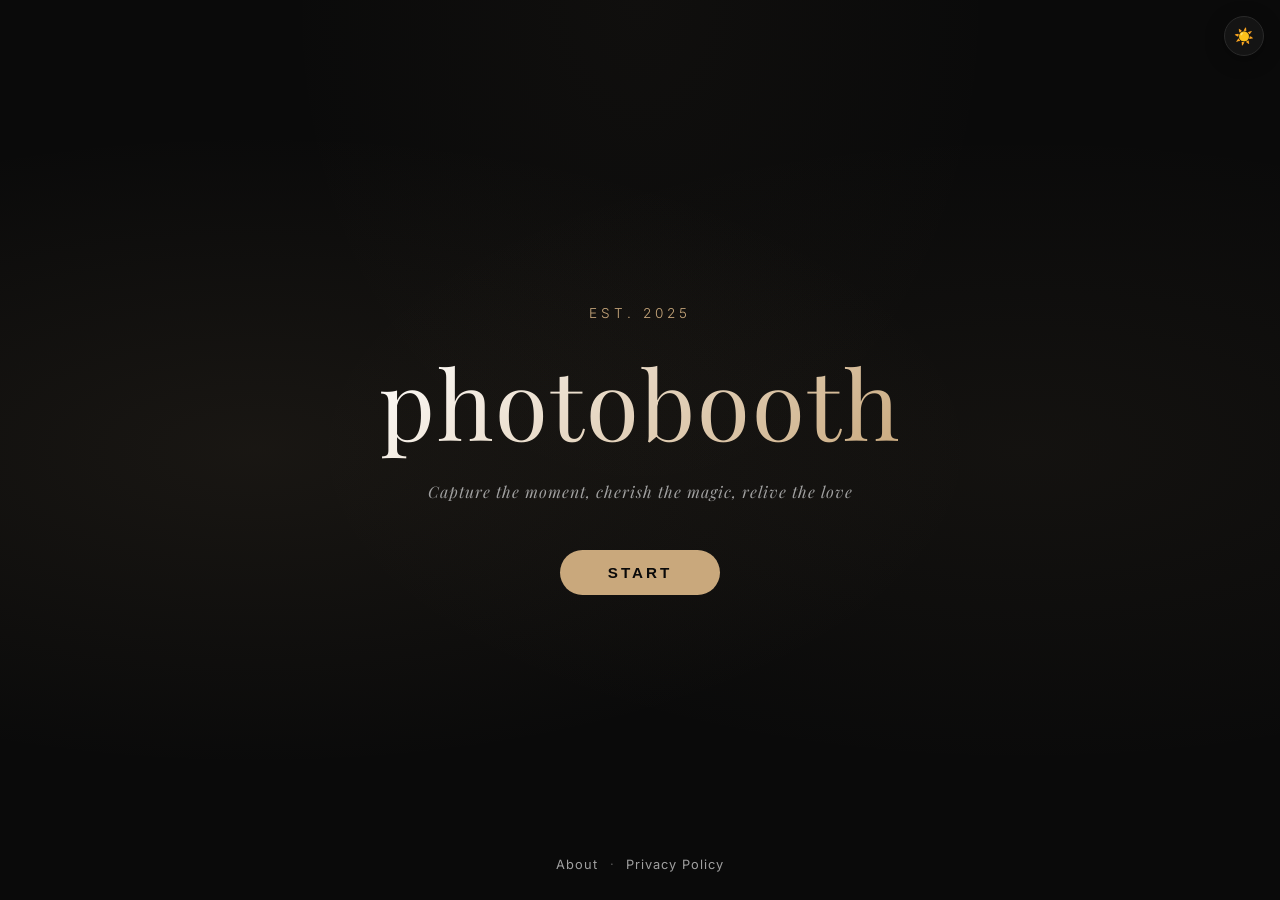
==== index.html @ c0fba240 "Photobooth" ====
<!DOCTYPE html>
<html lang="en">
<head>
  <meta charset="UTF-8">
  <meta name="viewport" content="width=device-width, initial-scale=1.0">
  <title>Photobooth | Free Online Photobooth</title>
  <link rel="preconnect" href="https://fonts.googleapis.com">
  <link rel="preconnect" href="https://fonts.gstatic.com" crossorigin>
  <link href="https://fonts.googleapis.com/css2?family=Playfair+Display:ital,wght@0,400;0,700;1,400&family=Inter:wght@300;400;500;600&family=Sacramento&display=swap" rel="stylesheet">
  <link rel="stylesheet" href="style.css">
</head>
<body>

  <button class="theme-toggle" id="theme-toggle" onclick="toggleTheme()" title="Switch theme">
    <span class="theme-icon" id="theme-icon">☀️</span>
  </button>

  <!-- ========== LANDING PAGE ========== -->
  <section id="landing" class="page active">
    <div class="landing-bg"></div>
    <div class="landing-content">
      <p class="landing-tagline">Est. 2025</p>
      <h1 class="landing-title">photobooth</h1>
      <p class="landing-subtitle">Capture the moment, cherish the magic, relive the love</p>
      <button id="btn-start" class="btn-primary" onclick="goToBooth()">START</button>
    </div>
    <footer class="landing-footer">
      <a href="#" onclick="showPage('about'); return false;">About</a>
      <span class="footer-dot">·</span>
      <a href="#" onclick="showPage('privacy'); return false;">Privacy Policy</a>
    </footer>
  </section>

  <!-- ========== BOOTH PAGE ========== -->
  <section id="booth" class="page">
    <header class="booth-header">
      <button class="btn-back" onclick="goToLanding()">&#8592; Back</button>
      <h2 class="booth-title" onclick="goToLanding()" style="cursor:pointer;">photobooth</h2>
      <div></div>
    </header>

    <div class="booth-body">
      <!-- Left: Settings Panel -->
      <aside class="settings-panel">
        <div class="setting-group">
          <label class="setting-label">Layout</label>
          <div class="layout-options" id="layout-options">
            <button class="layout-btn active" data-layout="classic-4" title="4 photos vertical strip">
              <div class="layout-preview strip-4"><span></span><span></span><span></span><span></span></div>
            </button>
            <button class="layout-btn" data-layout="classic-3" title="3 photos vertical strip">
              <div class="layout-preview strip-3"><span></span><span></span><span></span></div>
            </button>
            <button class="layout-btn" data-layout="grid-4" title="2x2 grid">
              <div class="layout-preview grid-2x2"><span></span><span></span><span></span><span></span></div>
            </button>
            <button class="layout-btn" data-layout="single" title="Single photo">
              <div class="layout-preview single-1"><span></span></div>
            </button>
          </div>
        </div>

        <div class="setting-group">
          <label class="setting-label">Filter</label>
          <div class="filter-options" id="filter-options">
            <button class="filter-btn active" data-filter="none">None</button>
            <button class="filter-btn" data-filter="grayscale">B&W</button>
            <button class="filter-btn" data-filter="sepia">Sepia</button>
            <button class="filter-btn" data-filter="warm">Warm</button>
            <button class="filter-btn" data-filter="cool">Cool</button>
            <button class="filter-btn" data-filter="vintage">Vintage</button>
          </div>
        </div>

        <div class="setting-group">
          <label class="setting-label">Timer (seconds)</label>
          <div class="timer-options" id="timer-options">
            <button class="timer-btn" data-timer="3">3s</button>
            <button class="timer-btn active" data-timer="5">5s</button>
            <button class="timer-btn" data-timer="10">10s</button>
          </div>
        </div>

      </aside>

      <!-- Center: Camera View -->
      <div class="camera-area">
        <div class="camera-container" id="camera-container">
          <video id="camera-feed" autoplay playsinline muted></video>
          <div class="countdown-overlay" id="countdown-overlay"></div>
          <div class="flash-overlay" id="flash-overlay"></div>
          <button class="btn-flip-camera" id="btn-flip-camera" onclick="flipCamera()" title="Switch camera">
            <svg width="20" height="20" viewBox="0 0 24 24" fill="none" stroke="currentColor" stroke-width="2" stroke-linecap="round" stroke-linejoin="round"><path d="M11 19H4a2 2 0 0 1-2-2V7a2 2 0 0 1 2-2h5"/><path d="M13 5h7a2 2 0 0 1 2 2v10a2 2 0 0 1-2 2h-5"/><polyline points="16 3 19 6 16 9"/><polyline points="8 21 5 18 8 15"/></svg>
          </button>
        </div>
        <div class="camera-controls">
          <button id="btn-capture" class="btn-capture" onclick="startCapture()">
            <span class="capture-icon"></span>
          </button>
        </div>
        <p class="photo-counter" id="photo-counter"></p>
      </div>

      <!-- Right: Preview -->
      <aside class="preview-panel" id="preview-panel">
        <h3 class="preview-title">Preview</h3>
        <div class="preview-strip" id="preview-strip"></div>
      </aside>
    </div>
  </section>

  <!-- ========== RESULT PAGE ========== -->
  <section id="result" class="page">
    <header class="booth-header">
      <button class="btn-back" onclick="goToBooth()">&#8592; New Session</button>
      <h2 class="booth-title" onclick="goToLanding()" style="cursor:pointer;">photobooth</h2>
      <div></div>
    </header>
    <div class="result-body">
      <aside class="result-customize">
        <div class="setting-group">
          <label class="setting-label">Solid</label>
          <div class="border-options" id="border-options">
            <button class="border-btn active" data-border="white" title="White"><span class="border-swatch" style="background:#ffffff"></span></button>
            <button class="border-btn" data-border="black" title="Black"><span class="border-swatch" style="background:#000000"></span></button>
            <button class="border-btn" data-border="cream" title="Cream"><span class="border-swatch" style="background:#f5e6d3"></span></button>
            <button class="border-btn" data-border="blush" title="Blush"><span class="border-swatch" style="background:#ffc0cb"></span></button>
            <button class="border-btn" data-border="lavender" title="Lavender"><span class="border-swatch" style="background:#e6e0ff"></span></button>
            <button class="border-btn" data-border="mint" title="Mint"><span class="border-swatch" style="background:#d4edda"></span></button>
          </div>
        </div>
        <div class="setting-group">
          <label class="setting-label">Gradient</label>
          <div class="border-options" id="border-options-gradient">
            <button class="border-btn" data-border="sunset" title="Sunset"><span class="border-swatch" style="background:linear-gradient(135deg,#ff6b6b,#ffd700)"></span></button>
            <button class="border-btn" data-border="ocean" title="Ocean"><span class="border-swatch" style="background:linear-gradient(135deg,#667eea,#764ba2)"></span></button>
            <button class="border-btn" data-border="aurora" title="Aurora"><span class="border-swatch" style="background:linear-gradient(135deg,#a8edea,#fed6e3)"></span></button>
            <button class="border-btn" data-border="candy" title="Candy"><span class="border-swatch" style="background:linear-gradient(135deg,#f093fb,#f5576c)"></span></button>
            <button class="border-btn" data-border="forest" title="Forest"><span class="border-swatch" style="background:linear-gradient(135deg,#134e5e,#71b280)"></span></button>
            <button class="border-btn" data-border="golden" title="Golden"><span class="border-swatch" style="background:linear-gradient(135deg,#f2c94c,#f2994a)"></span></button>
          </div>
        </div>
        <div class="setting-group">
          <label class="setting-label">Pattern</label>
          <div class="border-options" id="border-options-pattern">
            <button class="border-btn" data-border="hearts" title="Hearts"><span class="border-swatch pattern-swatch">♥</span></button>
            <button class="border-btn" data-border="polkadots" title="Polka Dots"><span class="border-swatch pattern-swatch">●</span></button>
            <button class="border-btn" data-border="stripes" title="Stripes"><span class="border-swatch pattern-swatch">╲</span></button>
            <button class="border-btn" data-border="confetti" title="Confetti"><span class="border-swatch pattern-swatch">🎊</span></button>
            <button class="border-btn" data-border="floral" title="Floral"><span class="border-swatch pattern-swatch">✿</span></button>
            <button class="border-btn" data-border="stars" title="Stars"><span class="border-swatch pattern-swatch">★</span></button>
          </div>
        </div>
        <div class="setting-group">
          <label class="setting-label">Stickers</label>
          <div class="sticker-options" id="sticker-options">
            <button class="sticker-btn active" data-sticker="none">None</button>
            <button class="sticker-btn" data-sticker="love">♡ Love</button>
            <button class="sticker-btn" data-sticker="sparkle">✦ Sparkle</button>
            <button class="sticker-btn" data-sticker="butterfly">🦋 Butterfly</button>
            <button class="sticker-btn" data-sticker="daisy">✿ Daisy</button>
            <button class="sticker-btn" data-sticker="celestial">☽ Celestial</button>
            <button class="sticker-btn" data-sticker="ribbon">🎀 Ribbon</button>
          </div>
        </div>
        <div class="setting-group">
          <label class="setting-label">Caption</label>
          <div class="caption-field">
            <input type="text" id="caption-input" placeholder="photobooth" maxlength="30">
            <span class="caption-counter" id="caption-counter">10/30</span>
          </div>
        </div>
      </aside>
      <div class="result-main">
        <div class="result-strip-container">
          <canvas id="result-canvas"></canvas>
        </div>
        <div class="result-actions">
          <button class="btn-primary" onclick="downloadStrip()">Download</button>
          <button class="btn-secondary" onclick="shareStrip()">Share</button>
          <button class="btn-secondary" onclick="printStrip()">Print</button>
          <button class="btn-secondary" onclick="retakePhotos()">Retake</button>
        </div>
      </div>
    </div>
  </section>

  <!-- ========== ABOUT PAGE ========== -->
  <section id="about" class="page">
    <div class="info-page">
      <button class="btn-back info-back" onclick="showPage('landing')">&#8592; Back</button>
      <div class="info-content">
        <h1 class="info-title">About</h1>
        <div class="info-body">
          <p>
            <strong>photobooth</strong> is a free, browser-based photo booth that lets you
            capture fun photo strips and grids right from your webcam — no app downloads,
            no sign-ups, no servers involved.
          </p>
          <h3>How it works</h3>
          <p>
            Choose a layout, pick a filter, and hit the capture button. The countdown timer
            gives you a moment to pose, then we snap each shot automatically. When you're done,
            customize your strip with border colors and stickers, then download the final image
            straight to your device.
          </p>
          <h3>100% Private</h3>
          <p>
            Everything happens entirely in your browser. Your photos are never uploaded to any
            server — they exist only in your browser's memory and are gone the moment you close
            the tab or start a new session.
          </p>
          <h3>Technology</h3>
          <p>
            Built with plain HTML, CSS, and JavaScript. No frameworks, no tracking scripts,
            no cookies. Just open and snap.
          </p>
        </div>
      </div>
    </div>
  </section>

  <!-- ========== PRIVACY POLICY PAGE ========== -->
  <section id="privacy" class="page">
    <div class="info-page">
      <button class="btn-back info-back" onclick="showPage('landing')">&#8592; Back</button>
      <div class="info-content">
        <h1 class="info-title">Privacy Policy</h1>
        <div class="info-body">
          <p><em>Last updated: April 2025</em></p>

          <h3>Overview</h3>
          <p>
            Your privacy is important to us. This photobooth application is designed with a
            privacy-first approach — we do not collect, store, or transmit any personal data
            or photos.
          </p>

          <h3>Data Collection</h3>
          <p>
            <strong>We collect nothing.</strong> Specifically:
          </p>
          <ul>
            <li>No photos are uploaded or stored on any server</li>
            <li>No personal information is collected</li>
            <li>No cookies are used</li>
            <li>No tracking cookies or fingerprinting of any kind</li>
            <li>No personal data is sent to any third party</li>
          </ul>

          <h3>Camera Access</h3>
          <p>
            The application requests access to your device's camera solely to display a live
            preview and capture photos. The camera feed is processed entirely within your
            browser and is never transmitted externally. Camera access can be revoked at any
            time through your browser settings.
          </p>

          <h3>Photo Storage</h3>
          <p>
            All captured photos exist only in your browser's temporary memory (RAM). They are
            automatically discarded when you:
          </p>
          <ul>
            <li>Close the browser tab</li>
            <li>Navigate away from the page</li>
            <li>Start a new photo session</li>
          </ul>
          <p>
            The only way a photo is saved permanently is when you explicitly choose to download
            it, at which point it is saved directly to your device by your browser — we have no
            involvement in that process.
          </p>

          <h3>Third-Party Services</h3>
          <p>
            This application uses two external services:
          </p>
          <ul>
            <li><strong>Google Fonts</strong> — to load typefaces. Google's privacy policy applies.</li>
            <li><strong>GoatCounter</strong> — a privacy-friendly, open-source analytics tool used
            solely to count page visits. It uses no cookies, collects no personal data, does not
            track individual users, and is fully GDPR-compliant. You can read more at
            <a href="https://www.goatcounter.com/help/privacy" target="_blank" style="color:var(--accent);">goatcounter.com/help/privacy</a>.</li>
          </ul>

          <h3>Changes to This Policy</h3>
          <p>
            If this policy is updated, the changes will be reflected on this page with an updated
            date. Since we collect no data, changes are unlikely.
          </p>

          <h3>Contact</h3>
          <p>
            If you have questions about this privacy policy, feel free to reach out via the
            project's repository.
          </p>
        </div>
      </div>
    </div>
  </section>

  <canvas id="hidden-canvas" style="display:none"></canvas>

  <script src="app.js"></script>

  <!-- GoatCounter — privacy-friendly analytics (no cookies, no personal data) -->
  <!-- Replace YOURCODE with your GoatCounter site code from https://www.goatcounter.com -->
  <script data-goatcounter="https://bhavsss.goatcounter.com/count"
          async src="//gc.zgo.at/count.js"></script>
</body>
</html>
---- style.css ----
/* ===== RESET & BASE ===== */
*, *::before, *::after {
  margin: 0;
  padding: 0;
  box-sizing: border-box;
}

/* ===== DARK THEME (default) ===== */
:root {
  --bg: #0a0a0a;
  --bg-card: #141414;
  --bg-panel: #1a1a1a;
  --text-primary: #ffffff;
  --text-secondary: #a0a0a0;
  --accent: #c9a87c;
  --accent-hover: #dfc19e;
  --accent-glow: rgba(201, 168, 124, 0.3);
  --border: #2a2a2a;
  --radius: 12px;
  --radius-sm: 8px;
  --transition: 0.3s ease;
  --shadow-soft: 0 4px 20px rgba(0, 0, 0, 0.3);
  --shadow-strong: 0 8px 40px rgba(0, 0, 0, 0.5);
  --landing-grad1: rgba(201, 168, 124, 0.08);
  --landing-grad2: rgba(201, 168, 124, 0.05);
  --landing-grad3: rgba(201, 168, 124, 0.03);
  --btn-primary-text: #0a0a0a;
  --scrollbar: #2a2a2a;
}

/* ===== LIGHT THEME — Girly Pinterest Aesthetic ===== */
body[data-theme="light"] {
  --bg: #fdf6f0;
  --bg-card: #ffffff;
  --bg-panel: #fef9f5;
  --text-primary: #3d2c2c;
  --text-secondary: #9c8585;
  --accent: #d4849a;
  --accent-hover: #e89aaf;
  --accent-glow: rgba(212, 132, 154, 0.25);
  --border: #f0ddd4;
  --shadow-soft: 0 4px 20px rgba(180, 140, 120, 0.1);
  --shadow-strong: 0 8px 40px rgba(180, 140, 120, 0.15);
  --landing-grad1: rgba(212, 132, 154, 0.08);
  --landing-grad2: rgba(241, 190, 165, 0.06);
  --landing-grad3: rgba(212, 132, 154, 0.04);
  --btn-primary-text: #ffffff;
  --scrollbar: #e8d5cc;
}

html, body {
  height: 100%;
  font-family: 'Inter', sans-serif;
  background: var(--bg);
  color: var(--text-primary);
  overflow: hidden;
  transition: background 0.4s ease, color 0.4s ease;
}

.page {
  display: none;
  width: 100%;
  height: 100%;
  position: absolute;
  top: 0;
  left: 0;
}

.page.active {
  display: flex;
}

/* ===== THEME TOGGLE ===== */
.theme-toggle {
  position: fixed;
  top: 16px;
  right: 16px;
  z-index: 1000;
  width: 40px;
  height: 40px;
  border-radius: 50%;
  border: 1px solid var(--border);
  background: var(--bg-card);
  cursor: pointer;
  display: flex;
  align-items: center;
  justify-content: center;
  font-size: 16px;
  transition: all var(--transition);
  box-shadow: var(--shadow-soft);
}

.theme-toggle:hover {
  transform: scale(1.1);
  border-color: var(--accent);
}

/* ===== TOAST ===== */
.toast {
  position: fixed;
  bottom: 32px;
  left: 50%;
  transform: translateX(-50%) translateY(20px);
  background: var(--bg-card);
  color: var(--text-primary);
  border: 1px solid var(--border);
  padding: 12px 28px;
  border-radius: 50px;
  font-size: 0.85rem;
  font-family: 'Inter', sans-serif;
  box-shadow: var(--shadow-strong);
  opacity: 0;
  pointer-events: none;
  transition: opacity 0.3s ease, transform 0.3s ease;
  z-index: 2000;
}

.toast.visible {
  opacity: 1;
  transform: translateX(-50%) translateY(0);
}

/* ===== LANDING PAGE ===== */
#landing {
  flex-direction: column;
  align-items: center;
  justify-content: center;
  text-align: center;
  position: relative;
  overflow: hidden;
}

.landing-bg {
  position: absolute;
  inset: 0;
  background:
    radial-gradient(ellipse at 20% 50%, var(--landing-grad1) 0%, transparent 50%),
    radial-gradient(ellipse at 80% 50%, var(--landing-grad2) 0%, transparent 50%),
    radial-gradient(ellipse at 50% 0%, var(--landing-grad3) 0%, transparent 40%);
  z-index: 0;
}

.landing-content {
  position: relative;
  z-index: 1;
}

.landing-tagline {
  font-size: 0.85rem;
  letter-spacing: 4px;
  text-transform: uppercase;
  color: var(--accent);
  margin-bottom: 1rem;
  font-weight: 300;
}

.landing-title {
  font-family: 'Playfair Display', serif;
  font-size: clamp(3rem, 8vw, 6rem);
  font-weight: 400;
  letter-spacing: 2px;
  margin-bottom: 1rem;
  background: linear-gradient(135deg, var(--text-primary) 0%, var(--accent) 100%);
  -webkit-background-clip: text;
  -webkit-text-fill-color: transparent;
  background-clip: text;
}

.landing-subtitle {
  font-size: 1rem;
  color: var(--text-secondary);
  font-weight: 300;
  letter-spacing: 1px;
  margin-bottom: 3rem;
  font-style: italic;
  font-family: 'Playfair Display', serif;
}

/* ===== BUTTONS ===== */
.btn-primary {
  padding: 14px 48px;
  background: var(--accent);
  color: var(--btn-primary-text);
  border: none;
  border-radius: 50px;
  font-size: 0.95rem;
  font-weight: 600;
  letter-spacing: 3px;
  text-transform: uppercase;
  cursor: pointer;
  transition: all var(--transition);
}

.btn-primary:hover {
  background: var(--accent-hover);
  transform: translateY(-2px);
  box-shadow: 0 8px 25px var(--accent-glow);
}

.btn-secondary {
  padding: 14px 48px;
  background: transparent;
  color: var(--text-primary);
  border: 1px solid var(--border);
  border-radius: 50px;
  font-size: 0.95rem;
  font-weight: 500;
  letter-spacing: 2px;
  text-transform: uppercase;
  cursor: pointer;
  transition: all var(--transition);
}

.btn-secondary:hover {
  border-color: var(--accent);
  color: var(--accent);
}

/* ===== BOOTH PAGE ===== */
#booth {
  flex-direction: column;
}

.booth-header {
  display: flex;
  align-items: center;
  justify-content: space-between;
  padding: 16px 24px;
  border-bottom: 1px solid var(--border);
  flex-shrink: 0;
  background: var(--bg);
}

.booth-title {
  font-family: 'Playfair Display', serif;
  font-weight: 400;
  font-size: 1.3rem;
  letter-spacing: 1px;
  color: var(--accent);
}

.btn-back {
  background: none;
  border: none;
  color: var(--text-secondary);
  cursor: pointer;
  font-size: 0.9rem;
  font-family: 'Inter', sans-serif;
  transition: color var(--transition);
}

.btn-back:hover {
  color: var(--text-primary);
}

.booth-body {
  display: flex;
  flex: 1;
  overflow: hidden;
}

/* ===== SETTINGS PANEL ===== */
.settings-panel {
  width: 240px;
  padding: 20px;
  border-right: 1px solid var(--border);
  overflow-y: auto;
  flex-shrink: 0;
  background: var(--bg-panel);
}

.setting-group {
  margin-bottom: 24px;
}

.setting-label {
  display: block;
  font-size: 0.75rem;
  text-transform: uppercase;
  letter-spacing: 2px;
  color: var(--text-secondary);
  margin-bottom: 10px;
  font-weight: 500;
}

.settings-panel.locked {
  opacity: 0.5;
  pointer-events: none;
}

/* Layout Buttons */
.layout-options {
  display: grid;
  grid-template-columns: repeat(2, 1fr);
  gap: 8px;
}

.layout-btn {
  background: var(--bg-card);
  border: 2px solid var(--border);
  border-radius: var(--radius-sm);
  padding: 10px;
  cursor: pointer;
  transition: all var(--transition);
  display: flex;
  align-items: center;
  justify-content: center;
}

.layout-btn:hover {
  border-color: var(--accent);
}

.layout-btn.active {
  border-color: var(--accent);
  background: rgba(201, 168, 124, 0.1);
}

body[data-theme="light"] .layout-btn.active {
  background: rgba(212, 132, 154, 0.1);
}

.layout-preview {
  display: flex;
  flex-direction: column;
  gap: 3px;
  width: 100%;
}

.layout-preview span {
  display: block;
  background: var(--text-secondary);
  border-radius: 2px;
  height: 10px;
  opacity: 0.5;
}

.layout-preview.grid-2x2 {
  display: grid;
  grid-template-columns: 1fr 1fr;
  gap: 3px;
}

.layout-preview.grid-2x2 span {
  height: 14px;
}

.layout-preview.single-1 span {
  height: 30px;
}

/* Filter / Timer Buttons */
.filter-options,
.sticker-options {
  display: flex;
  flex-wrap: wrap;
  gap: 6px;
}

.timer-options {
  display: flex;
  gap: 6px;
}

.filter-btn,
.timer-btn,
.sticker-btn {
  padding: 6px 12px;
  background: var(--bg-card);
  border: 1px solid var(--border);
  border-radius: 20px;
  color: var(--text-secondary);
  font-size: 0.75rem;
  cursor: pointer;
  font-family: 'Inter', sans-serif;
  transition: all var(--transition);
}

.timer-btn {
  padding: 6px 14px;
}

.sticker-btn {
  font-size: 0.8rem;
}

.filter-btn:hover,
.timer-btn:hover,
.sticker-btn:hover {
  border-color: var(--accent);
  color: var(--text-primary);
}

.filter-btn.active,
.timer-btn.active,
.sticker-btn.active {
  border-color: var(--accent);
  background: rgba(201, 168, 124, 0.15);
  color: var(--accent);
}

body[data-theme="light"] .filter-btn.active,
body[data-theme="light"] .timer-btn.active,
body[data-theme="light"] .sticker-btn.active {
  background: rgba(212, 132, 154, 0.15);
}

/* Border Buttons */
.border-options {
  display: flex;
  gap: 8px;
  flex-wrap: wrap;
}

.border-btn {
  width: 36px;
  height: 36px;
  border-radius: var(--radius-sm);
  border: 2px solid var(--border);
  cursor: pointer;
  transition: all var(--transition);
  padding: 3px;
  background: var(--bg-card);
  display: flex;
  align-items: center;
  justify-content: center;
}

.border-btn:hover {
  border-color: var(--accent);
  transform: scale(1.1);
}

.border-btn.active {
  border-color: var(--accent);
  box-shadow: 0 0 0 2px var(--bg), 0 0 0 4px var(--accent);
}

.border-swatch {
  width: 100%;
  height: 100%;
  border-radius: 4px;
  display: flex;
  align-items: center;
  justify-content: center;
}

.pattern-swatch {
  background: #fef9ef;
  font-size: 14px;
  line-height: 1;
}

/* Caption Input */
.caption-field {
  position: relative;
}

.caption-field input {
  width: 100%;
  padding: 8px 12px;
  padding-right: 50px;
  background: var(--bg-card);
  border: 1px solid var(--border);
  border-radius: var(--radius-sm);
  color: var(--text-primary);
  font-family: 'Inter', sans-serif;
  font-size: 0.8rem;
  outline: none;
  transition: border-color var(--transition);
}

.caption-field input:focus {
  border-color: var(--accent);
}

.caption-field input::placeholder {
  color: var(--text-secondary);
  opacity: 0.5;
}

.caption-counter {
  position: absolute;
  right: 10px;
  top: 50%;
  transform: translateY(-50%);
  font-size: 0.65rem;
  color: var(--text-secondary);
  opacity: 0.6;
  pointer-events: none;
}

/* ===== CAMERA AREA ===== */
.camera-area {
  flex: 1;
  display: flex;
  flex-direction: column;
  align-items: center;
  justify-content: center;
  padding: 24px;
  gap: 16px;
}

.camera-container {
  position: relative;
  width: 100%;
  max-width: 580px;
  aspect-ratio: 4/3;
  border-radius: var(--radius);
  overflow: hidden;
  background: #000;
  box-shadow: var(--shadow-strong);
}

#camera-feed {
  width: 100%;
  height: 100%;
  object-fit: cover;
  transform: scaleX(-1);
}

/* Camera Warning */
.camera-warning {
  display: none;
  flex-direction: column;
  align-items: center;
  gap: 12px;
  text-align: center;
  padding: 20px 24px;
  background: var(--bg-card);
  border: 1px solid var(--accent);
  border-radius: var(--radius);
  max-width: 360px;
}

.camera-warning.visible {
  display: flex;
}

.camera-warning p {
  font-size: 0.85rem;
  color: var(--text-secondary);
  line-height: 1.5;
}

.camera-warning p:first-child {
  color: var(--accent);
  font-weight: 600;
  font-size: 0.9rem;
}

.btn-flip-camera {
  position: absolute;
  bottom: 12px;
  right: 12px;
  z-index: 5;
  width: 36px;
  height: 36px;
  border-radius: 50%;
  border: none;
  background: rgba(0, 0, 0, 0.5);
  color: white;
  cursor: pointer;
  display: flex;
  align-items: center;
  justify-content: center;
  transition: all var(--transition);
  backdrop-filter: blur(8px);
}

.btn-flip-camera:hover {
  background: rgba(0, 0, 0, 0.7);
  transform: scale(1.1);
}

.countdown-overlay {
  position: absolute;
  inset: 0;
  display: none;
  align-items: center;
  justify-content: center;
  background: rgba(0, 0, 0, 0.5);
  z-index: 10;
}

.countdown-overlay.visible {
  display: flex;
}

.countdown-overlay .countdown-number {
  font-family: 'Playfair Display', serif;
  font-size: 8rem;
  color: white;
  animation: countPulse 1s ease-in-out;
}

@keyframes countPulse {
  0% { transform: scale(0.5); opacity: 0; }
  50% { transform: scale(1.2); opacity: 1; }
  100% { transform: scale(1); opacity: 1; }
}

.flash-overlay {
  position: absolute;
  inset: 0;
  background: white;
  opacity: 0;
  z-index: 20;
  pointer-events: none;
  transition: opacity 0.1s;
}

.flash-overlay.flash {
  animation: flashAnim 0.4s ease-out;
}

@keyframes flashAnim {
  0% { opacity: 0.9; }
  100% { opacity: 0; }
}

.camera-controls {
  display: flex;
  align-items: center;
  justify-content: center;
}

.btn-capture {
  width: 64px;
  height: 64px;
  border-radius: 50%;
  border: 3px solid var(--accent);
  background: transparent;
  cursor: pointer;
  display: flex;
  align-items: center;
  justify-content: center;
  transition: all var(--transition);
}

.btn-capture:hover {
  background: rgba(201, 168, 124, 0.15);
  transform: scale(1.05);
}

body[data-theme="light"] .btn-capture:hover {
  background: rgba(212, 132, 154, 0.15);
}

.btn-capture:disabled {
  opacity: 0.4;
  cursor: not-allowed;
  transform: none;
}

.capture-icon {
  width: 44px;
  height: 44px;
  border-radius: 50%;
  background: var(--accent);
  transition: background var(--transition);
}

.btn-capture:hover .capture-icon {
  background: var(--accent-hover);
}

.photo-counter {
  font-size: 0.85rem;
  color: var(--text-secondary);
  height: 20px;
}

/* ===== PREVIEW PANEL ===== */
.preview-panel {
  width: 200px;
  padding: 20px;
  border-left: 1px solid var(--border);
  overflow-y: auto;
  flex-shrink: 0;
  background: var(--bg-panel);
  display: flex;
  flex-direction: column;
}

.preview-title {
  font-size: 0.75rem;
  text-transform: uppercase;
  letter-spacing: 2px;
  color: var(--text-secondary);
  margin-bottom: 16px;
  font-weight: 500;
}

.preview-strip {
  display: flex;
  flex-direction: column;
  gap: 8px;
  flex: 1;
}

.preview-thumb {
  width: 100%;
  border-radius: var(--radius-sm);
  border: 2px solid var(--border);
  overflow: hidden;
  aspect-ratio: 4/3;
}

.preview-thumb img {
  width: 100%;
  height: 100%;
  object-fit: cover;
}

.preview-placeholder {
  width: 100%;
  aspect-ratio: 4/3;
  border: 2px dashed var(--border);
  border-radius: var(--radius-sm);
  display: flex;
  align-items: center;
  justify-content: center;
  color: var(--text-secondary);
  font-size: 0.7rem;
  opacity: 0.5;
}

/* ===== RESULT PAGE ===== */
#result {
  flex-direction: column;
}

.result-body {
  flex: 1;
  display: flex;
  overflow: hidden;
}

.result-customize {
  width: 240px;
  padding: 20px;
  border-right: 1px solid var(--border);
  overflow-y: auto;
  flex-shrink: 0;
  background: var(--bg-panel);
}

.result-main {
  flex: 1;
  display: flex;
  flex-direction: column;
  align-items: center;
  justify-content: center;
  gap: 24px;
  padding: 24px;
  overflow: auto;
}

.result-strip-container {
  max-height: calc(100vh - 200px);
  display: flex;
  align-items: center;
  justify-content: center;
}

#result-canvas {
  max-height: calc(100vh - 220px);
  max-width: 100%;
  border-radius: var(--radius);
  box-shadow: var(--shadow-strong);
}

.result-actions {
  display: flex;
  gap: 16px;
}

/* ===== INFO PAGES (About / Privacy) ===== */
.info-page {
  width: 100%;
  height: 100%;
  display: flex;
  flex-direction: column;
  overflow: hidden;
}

.info-back {
  padding: 16px 24px;
  border-bottom: 1px solid var(--border);
  flex-shrink: 0;
  text-align: left;
}

.info-content {
  flex: 1;
  overflow-y: auto;
  display: flex;
  flex-direction: column;
  align-items: center;
  padding: 48px 24px 80px;
}

.info-title {
  font-family: 'Playfair Display', serif;
  font-weight: 400;
  font-size: 2.5rem;
  color: var(--accent);
  margin-bottom: 32px;
  letter-spacing: 1px;
}

.info-body {
  max-width: 640px;
  width: 100%;
  line-height: 1.8;
  color: var(--text-secondary);
  font-size: 0.95rem;
}

.info-body h3 {
  color: var(--text-primary);
  font-size: 1.1rem;
  margin-top: 28px;
  margin-bottom: 8px;
  font-weight: 500;
}

.info-body p {
  margin-bottom: 12px;
}

.info-body strong {
  color: var(--text-primary);
}

.info-body ul {
  margin: 8px 0 16px 20px;
}

.info-body li {
  margin-bottom: 6px;
}

.info-body em {
  color: var(--text-secondary);
  font-size: 0.85rem;
}

/* ===== LANDING FOOTER ===== */
.landing-footer {
  position: absolute;
  bottom: 28px;
  left: 50%;
  transform: translateX(-50%);
  z-index: 1;
  display: flex;
  align-items: center;
  gap: 12px;
}

.landing-footer a {
  color: var(--text-secondary);
  text-decoration: none;
  font-size: 0.8rem;
  letter-spacing: 1px;
  transition: color var(--transition);
}

.landing-footer a:hover {
  color: var(--accent);
}

.footer-dot {
  color: var(--text-secondary);
  font-size: 0.8rem;
  opacity: 0.5;
}

/* ===== SCROLLBAR ===== */
::-webkit-scrollbar {
  width: 6px;
}

::-webkit-scrollbar-track {
  background: transparent;
}

::-webkit-scrollbar-thumb {
  background: var(--scrollbar);
  border-radius: 3px;
}

::-webkit-scrollbar-thumb:hover {
  background: var(--text-secondary);
}

/* ===== RESPONSIVE ===== */
@media (max-width: 900px) {
  .settings-panel {
    width: 100%;
    border-right: none;
    border-bottom: 1px solid var(--border);
    padding: 12px 16px;
    overflow-x: auto;
    overflow-y: hidden;
  }

  .settings-panel .setting-group {
    margin-bottom: 12px;
  }

  .booth-body {
    flex-direction: column;
  }

  .preview-panel {
    width: 100%;
    border-left: none;
    border-top: 1px solid var(--border);
    flex-direction: row;
    padding: 12px 16px;
    gap: 12px;
    overflow-x: auto;
    overflow-y: hidden;
  }

  .preview-strip {
    flex-direction: row;
  }

  .preview-thumb, .preview-placeholder {
    width: 100px;
    flex-shrink: 0;
  }

  .preview-title {
    writing-mode: vertical-lr;
    margin-bottom: 0;
    margin-right: 8px;
  }

  .camera-container {
    max-width: 400px;
  }

  .result-body {
    flex-direction: column;
  }

  .result-customize {
    width: 100%;
    border-right: none;
    border-bottom: 1px solid var(--border);
    padding: 12px 16px;
    display: flex;
    gap: 20px;
    overflow-x: auto;
    overflow-y: hidden;
  }

  .result-customize .setting-group {
    margin-bottom: 0;
    flex-shrink: 0;
  }
}

@media (max-width: 600px) {
  .landing-title {
    font-size: 2.5rem;
  }

  .camera-container {
    max-width: 100%;
  }

  .result-actions {
    flex-direction: column;
    width: 100%;
    padding: 0 24px;
  }

  .result-actions .btn-primary,
  .result-actions .btn-secondary {
    width: 100%;
  }
}
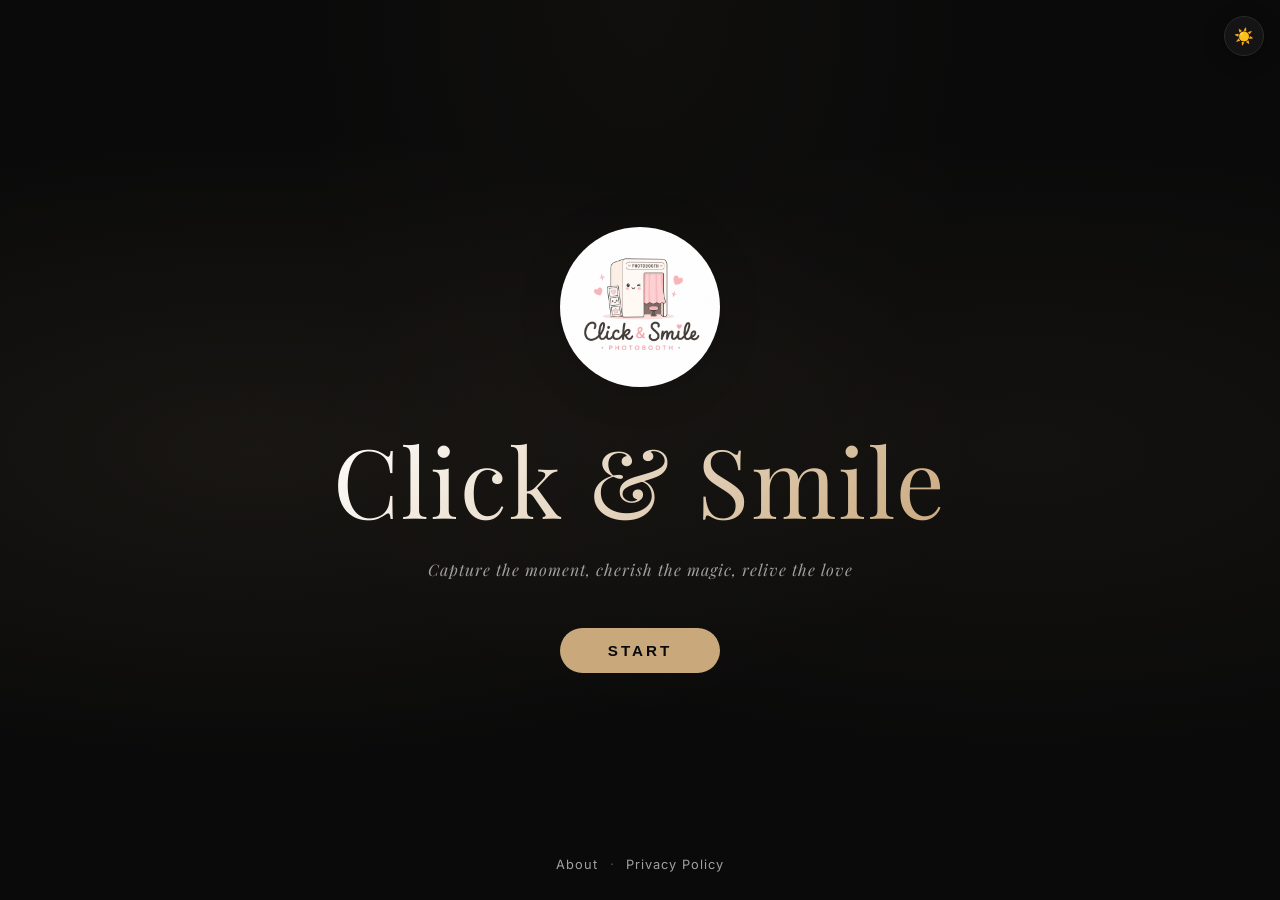
==== commit 3517929a: "Logo change" ====
--- a/index.html
+++ b/index.html
@@ -3,7 +3,9 @@
 <head>
   <meta charset="UTF-8">
   <meta name="viewport" content="width=device-width, initial-scale=1.0">
-  <title>Photobooth | Free Online Photobooth</title>
+  <title>Click & Smile | Free Online Photobooth</title>
+  <link rel="icon" type="image/png" href="assets/favicon.png">
+  <link rel="apple-touch-icon" href="assets/apple-touch-icon.png">
   <link rel="preconnect" href="https://fonts.googleapis.com">
   <link rel="preconnect" href="https://fonts.gstatic.com" crossorigin>
   <link href="https://fonts.googleapis.com/css2?family=Playfair+Display:ital,wght@0,400;0,700;1,400&family=Inter:wght@300;400;500;600&family=Sacramento&display=swap" rel="stylesheet">
@@ -19,8 +21,8 @@
   <section id="landing" class="page active">
     <div class="landing-bg"></div>
     <div class="landing-content">
-      <p class="landing-tagline">Est. 2025</p>
-      <h1 class="landing-title">photobooth</h1>
+      <img src="assets/logo.png" alt="Click & Smile Photobooth" class="landing-logo">
+      <h1 class="landing-title">Click & Smile</h1>
       <p class="landing-subtitle">Capture the moment, cherish the magic, relive the love</p>
       <button id="btn-start" class="btn-primary" onclick="goToBooth()">START</button>
     </div>
@@ -35,7 +37,7 @@
   <section id="booth" class="page">
     <header class="booth-header">
       <button class="btn-back" onclick="goToLanding()">&#8592; Back</button>
-      <h2 class="booth-title" onclick="goToLanding()" style="cursor:pointer;">photobooth</h2>
+      <h2 class="booth-title" onclick="goToLanding()" style="cursor:pointer;">Click & Smile</h2>
       <div></div>
     </header>
 
@@ -113,13 +115,14 @@
   <section id="result" class="page">
     <header class="booth-header">
       <button class="btn-back" onclick="goToBooth()">&#8592; New Session</button>
-      <h2 class="booth-title" onclick="goToLanding()" style="cursor:pointer;">photobooth</h2>
+      <h2 class="booth-title" onclick="goToLanding()" style="cursor:pointer;">Click & Smile</h2>
       <div></div>
     </header>
     <div class="result-body">
       <aside class="result-customize">
-        <div class="setting-group">
-          <label class="setting-label">Solid</label>
+        <div class="setting-group border-group-all">
+          <label class="setting-label">Border</label>
+          <label class="setting-sublabel">Solid</label>
           <div class="border-options" id="border-options">
             <button class="border-btn active" data-border="white" title="White"><span class="border-swatch" style="background:#ffffff"></span></button>
             <button class="border-btn" data-border="black" title="Black"><span class="border-swatch" style="background:#000000"></span></button>
@@ -128,9 +131,7 @@
             <button class="border-btn" data-border="lavender" title="Lavender"><span class="border-swatch" style="background:#e6e0ff"></span></button>
             <button class="border-btn" data-border="mint" title="Mint"><span class="border-swatch" style="background:#d4edda"></span></button>
           </div>
-        </div>
-        <div class="setting-group">
-          <label class="setting-label">Gradient</label>
+          <label class="setting-sublabel">Gradient</label>
           <div class="border-options" id="border-options-gradient">
             <button class="border-btn" data-border="sunset" title="Sunset"><span class="border-swatch" style="background:linear-gradient(135deg,#ff6b6b,#ffd700)"></span></button>
             <button class="border-btn" data-border="ocean" title="Ocean"><span class="border-swatch" style="background:linear-gradient(135deg,#667eea,#764ba2)"></span></button>
@@ -139,9 +140,7 @@
             <button class="border-btn" data-border="forest" title="Forest"><span class="border-swatch" style="background:linear-gradient(135deg,#134e5e,#71b280)"></span></button>
             <button class="border-btn" data-border="golden" title="Golden"><span class="border-swatch" style="background:linear-gradient(135deg,#f2c94c,#f2994a)"></span></button>
           </div>
-        </div>
-        <div class="setting-group">
-          <label class="setting-label">Pattern</label>
+          <label class="setting-sublabel">Pattern</label>
           <div class="border-options" id="border-options-pattern">
             <button class="border-btn" data-border="hearts" title="Hearts"><span class="border-swatch pattern-swatch">♥</span></button>
             <button class="border-btn" data-border="polkadots" title="Polka Dots"><span class="border-swatch pattern-swatch">●</span></button>
@@ -166,7 +165,7 @@
         <div class="setting-group">
           <label class="setting-label">Caption</label>
           <div class="caption-field">
-            <input type="text" id="caption-input" placeholder="photobooth" maxlength="30">
+            <input type="text" id="caption-input" placeholder="Click & Smile" maxlength="30">
             <span class="caption-counter" id="caption-counter">10/30</span>
           </div>
         </div>
@@ -193,7 +192,7 @@
         <h1 class="info-title">About</h1>
         <div class="info-body">
           <p>
-            <strong>photobooth</strong> is a free, browser-based photo booth that lets you
+            <strong>Click & Smile</strong> is a free, browser-based photo booth that lets you
             capture fun photo strips and grids right from your webcam — no app downloads,
             no sign-ups, no servers involved.
           </p>
@@ -231,7 +230,7 @@
 
           <h3>Overview</h3>
           <p>
-            Your privacy is important to us. This photobooth application is designed with a
+            Your privacy is important to us. Click & Smile is designed with a
             privacy-first approach — we do not collect, store, or transmit any personal data
             or photos.
           </p>
--- a/style.css
+++ b/style.css
@@ -48,7 +48,11 @@
   --scrollbar: #e8d5cc;
 }
 
-html, body {
+html {
+  height: 100%;
+}
+
+body {
   height: 100%;
   font-family: 'Inter', sans-serif;
   background: var(--bg);
@@ -68,6 +72,19 @@
 
 .page.active {
   display: flex;
+}
+
+@media (max-width: 900px) {
+  body {
+    overflow: auto;
+    overflow-x: hidden;
+  }
+
+  .page {
+    position: relative;
+    min-height: 100%;
+    height: auto;
+  }
 }
 
 /* ===== THEME TOGGLE ===== */
@@ -145,13 +162,13 @@
   z-index: 1;
 }
 
-.landing-tagline {
-  font-size: 0.85rem;
-  letter-spacing: 4px;
-  text-transform: uppercase;
-  color: var(--accent);
-  margin-bottom: 1rem;
-  font-weight: 300;
+.landing-logo {
+  width: 160px;
+  height: 160px;
+  object-fit: contain;
+  margin-bottom: 1.5rem;
+  border-radius: 50%;
+  filter: drop-shadow(0 4px 20px rgba(0, 0, 0, 0.15));
 }
 
 .landing-title {
@@ -405,6 +422,27 @@
   background: rgba(212, 132, 154, 0.15);
 }
 
+.setting-sublabel {
+  display: block;
+  font-size: 0.65rem;
+  text-transform: uppercase;
+  letter-spacing: 1.5px;
+  color: var(--text-secondary);
+  opacity: 0.6;
+  margin-bottom: 6px;
+  margin-top: 10px;
+  font-weight: 400;
+}
+
+.setting-sublabel:first-of-type {
+  margin-top: 0;
+}
+
+/* On desktop, hide the combined "Border" label and show sublabels as section headers */
+.border-group-all > .setting-label {
+  display: none;
+}
+
 /* Border Buttons */
 .border-options {
   display: flex;
@@ -910,8 +948,22 @@
     margin-bottom: 12px;
   }
 
+  #booth, #result {
+    flex-direction: column;
+    height: auto;
+    min-height: 100vh;
+    overflow: visible;
+  }
+
   .booth-body {
     flex-direction: column;
+    overflow: visible;
+    flex: none;
+  }
+
+  .settings-panel {
+    flex-direction: row;
+    flex-wrap: wrap;
   }
 
   .preview-panel {
@@ -923,6 +975,7 @@
     gap: 12px;
     overflow-x: auto;
     overflow-y: hidden;
+    flex-shrink: 0;
   }
 
   .preview-strip {
@@ -940,28 +993,105 @@
     margin-right: 8px;
   }
 
+  .camera-area {
+    flex: none;
+    padding: 16px;
+  }
+
   .camera-container {
-    max-width: 400px;
+    max-width: 100%;
   }
 
   .result-body {
     flex-direction: column;
+    overflow: visible;
+    flex: none;
   }
 
   .result-customize {
     width: 100%;
     border-right: none;
     border-bottom: 1px solid var(--border);
-    padding: 12px 16px;
+    padding: 16px;
     display: flex;
-    gap: 20px;
-    overflow-x: auto;
-    overflow-y: hidden;
+    flex-direction: column;
+    gap: 0;
+    overflow: visible;
+    flex-shrink: 0;
   }
 
   .result-customize .setting-group {
+    margin-bottom: 14px;
+    flex-shrink: 0;
+  }
+
+  .result-customize .setting-group:last-child {
     margin-bottom: 0;
-    flex-shrink: 0;
+  }
+
+  .result-customize .setting-label {
+    margin-bottom: 8px;
+  }
+
+  .result-customize .border-options {
+    display: flex;
+    flex-wrap: wrap;
+    gap: 8px;
+  }
+
+  .result-customize .sticker-options {
+    display: flex;
+    flex-wrap: wrap;
+    gap: 6px;
+  }
+
+  .result-customize .sticker-btn {
+    font-size: 0.7rem;
+    padding: 5px 10px;
+  }
+
+  .result-customize .border-btn {
+    width: 32px;
+    height: 32px;
+  }
+
+  .border-group-all > .setting-label {
+    display: block;
+  }
+
+  .result-customize .setting-sublabel {
+    font-size: 0.6rem;
+    margin-top: 8px;
+    margin-bottom: 4px;
+    opacity: 0.5;
+  }
+
+  .result-customize .caption-field input {
+    font-size: 0.75rem;
+  }
+
+  .result-main {
+    flex: none;
+    padding: 16px;
+    padding-bottom: 40px;
+  }
+
+  .result-strip-container {
+    max-height: none;
+  }
+
+  #result-canvas {
+    max-height: none;
+    max-width: 100%;
+  }
+
+  .info-page {
+    height: auto;
+    min-height: 100vh;
+  }
+
+  .info-content {
+    overflow: visible;
   }
 }
 
@@ -970,18 +1100,28 @@
     font-size: 2.5rem;
   }
 
-  .camera-container {
-    max-width: 100%;
+  .booth-header {
+    padding: 12px 16px;
   }
 
   .result-actions {
     flex-direction: column;
     width: 100%;
-    padding: 0 24px;
+    padding: 0;
+    gap: 10px;
   }
 
   .result-actions .btn-primary,
   .result-actions .btn-secondary {
     width: 100%;
-  }
-}
+    padding: 12px 24px;
+  }
+
+  .settings-panel {
+    padding: 10px 12px;
+  }
+
+  .setting-group {
+    margin-bottom: 16px;
+  }
+}
